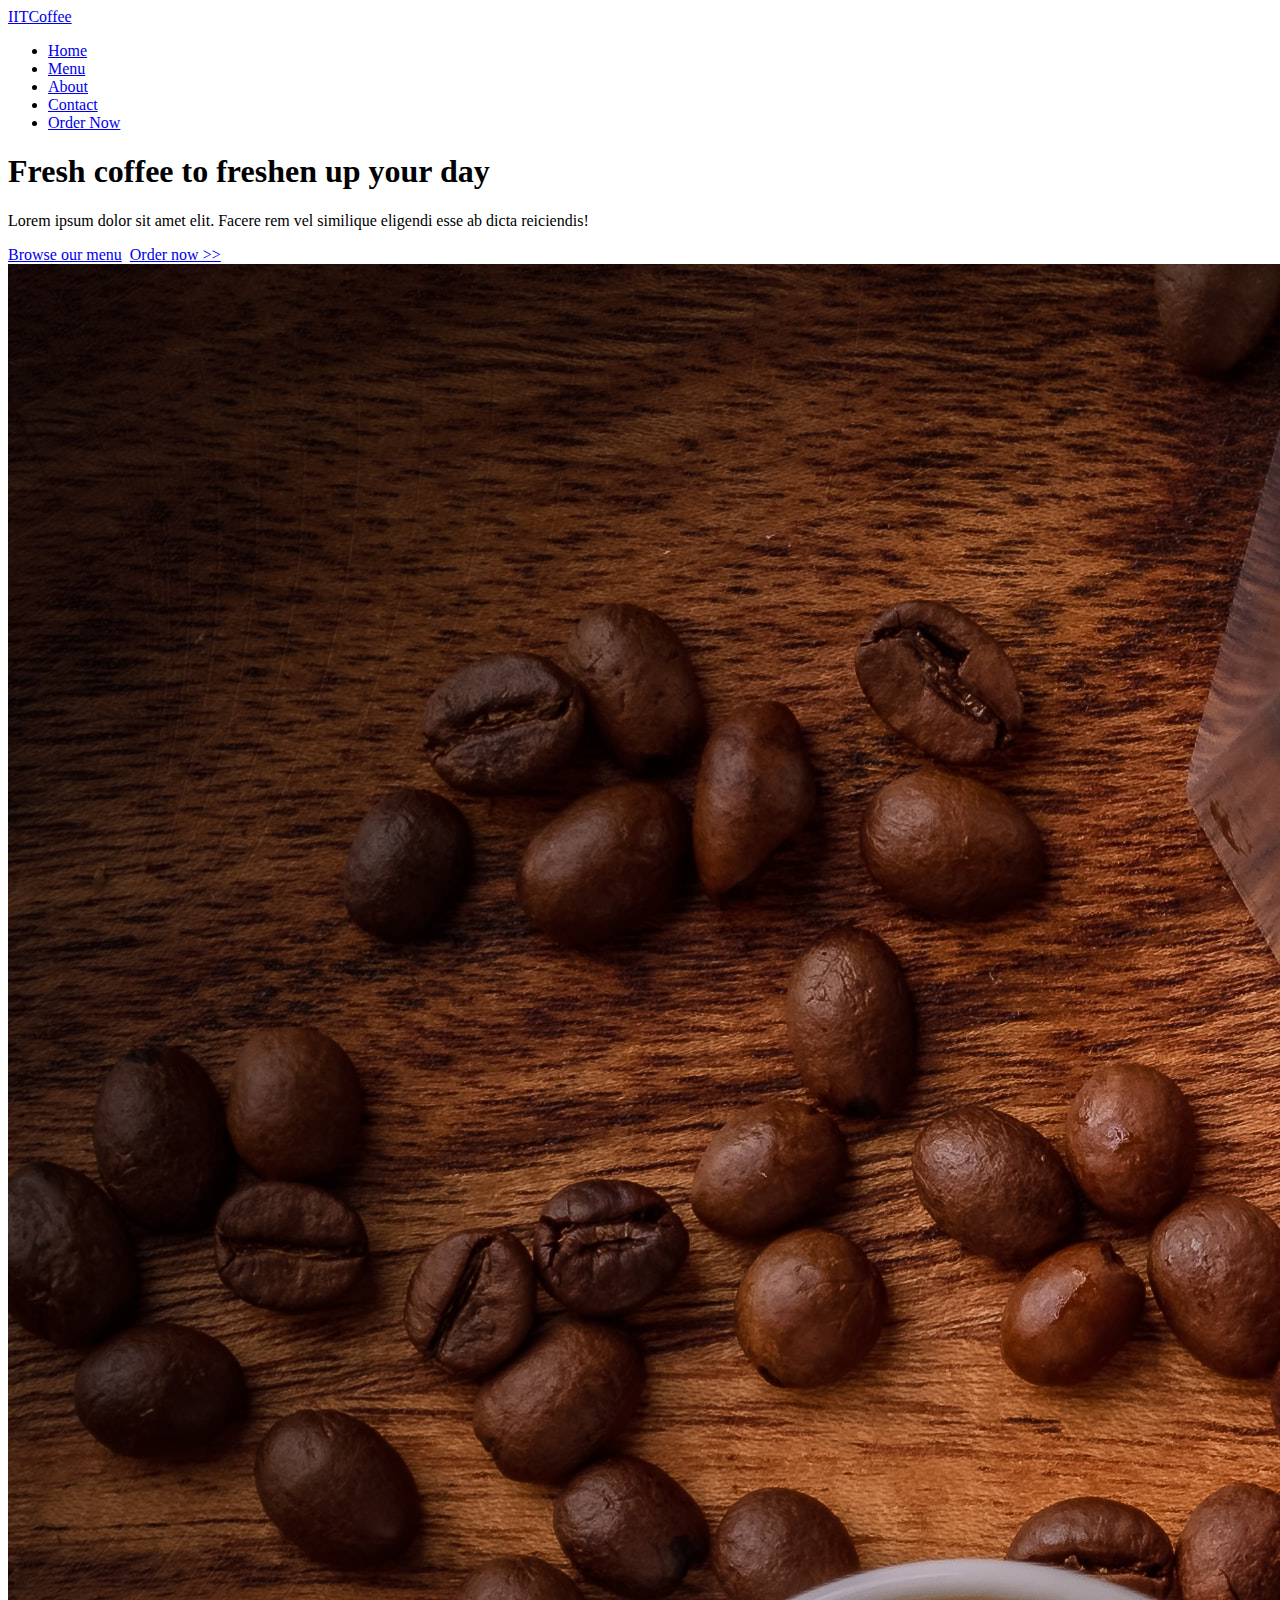
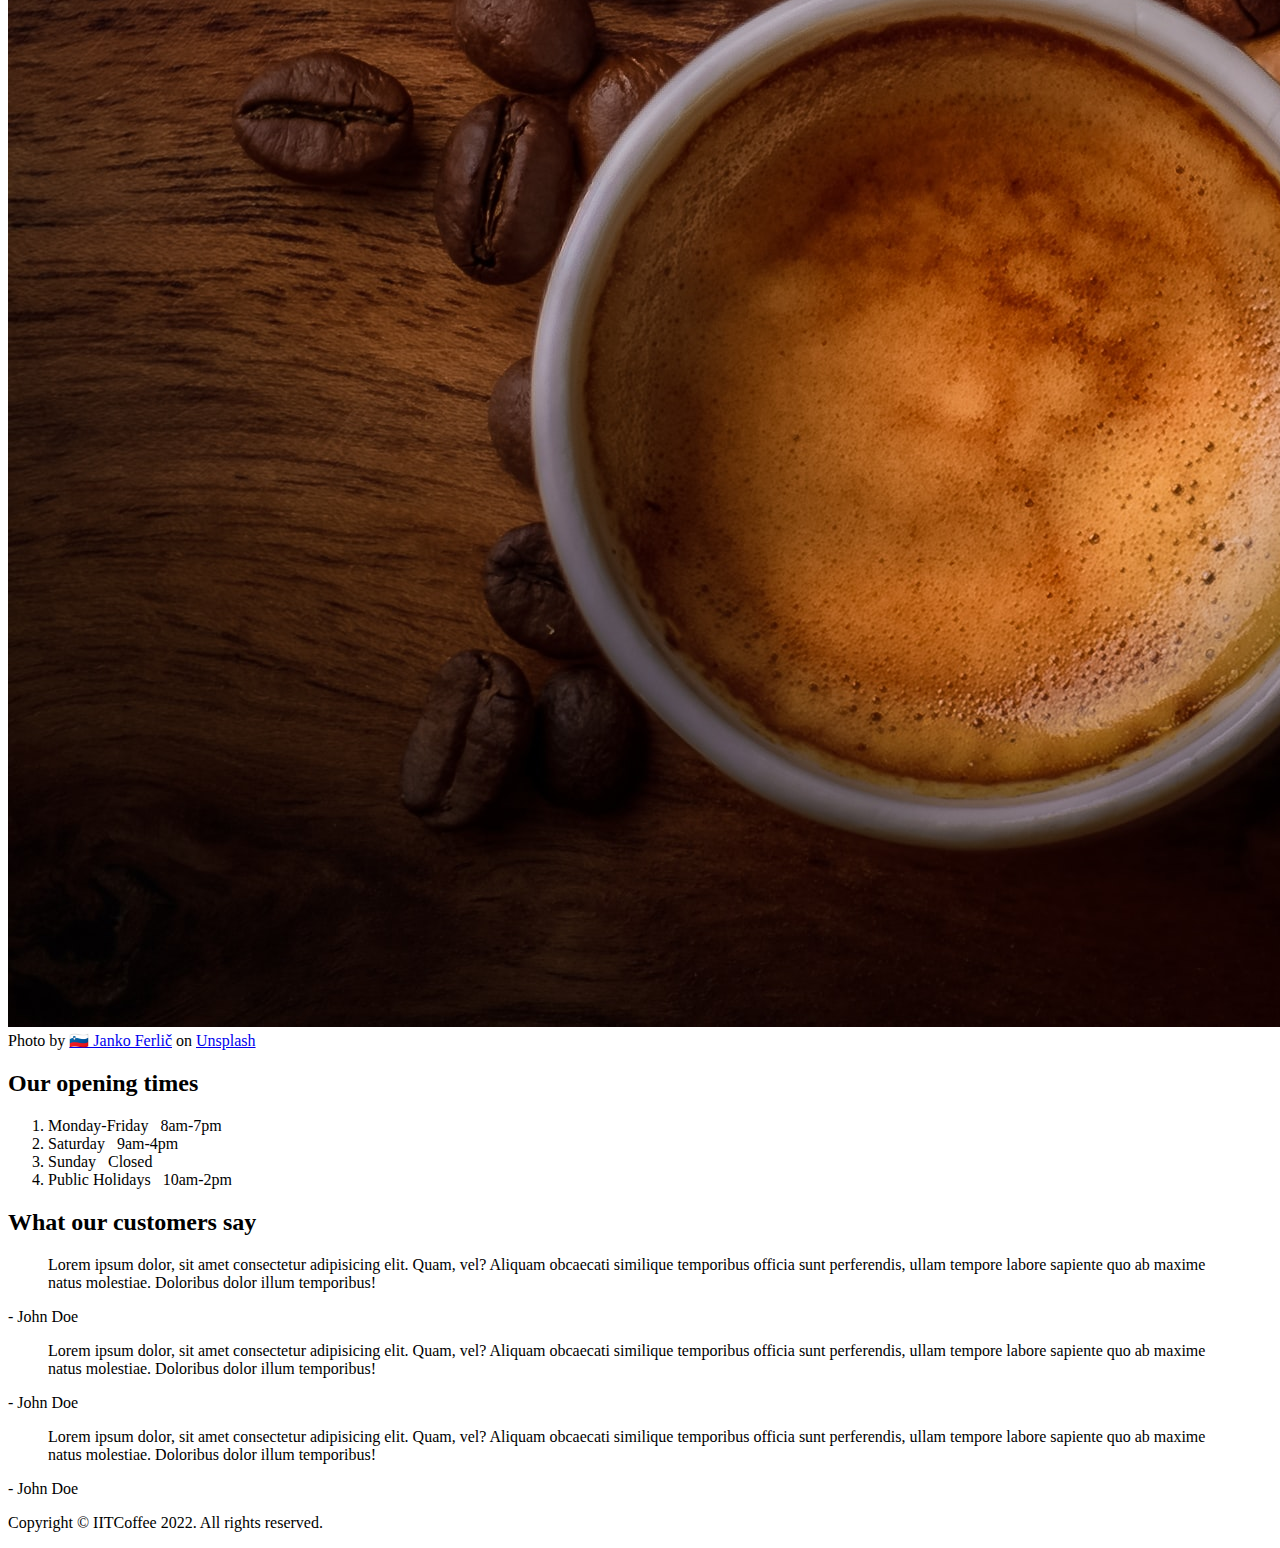
==== final/index.html @ 9d486863 "Initial commit" ====
<!DOCTYPE html>
<html lang="en">
	<head>
		<meta charset="UTF-8" />
		<meta http-equiv="X-UA-Compatible" content="IE=edge" />
		<meta name="viewport" content="width=device-width, initial-scale=1.0" />
		<title>IITCoffee | Home</title>
	</head>
	<body>
		<nav>
			<a href="index.html">IITCoffee</a>
			<ul>
				<li><a href="index.html">Home</a></li>
				<li><a href="pages/menu.html">Menu</a></li>
				<li><a href="pages/about.html">About</a></li>
				<li><a href="pages/contact.html">Contact</a></li>
				<li><a href="#">Order Now</a></li>
			</ul>
		</nav>

		<header>
			<div>
				<h1>Fresh coffee to freshen up your day</h1>
				<p>
					Lorem ipsum dolor sit amet elit. Facere rem vel similique eligendi
					esse ab dicta reiciendis!
				</p>
				<a href="#">Browse our menu</a>&nbsp;
				<a href="#">Order now >></a>
			</div>

			<div>
				<img src="images/landing.jpg" alt="Coffee" />
				Photo by
				<a
					href="https://unsplash.com/@itfeelslikefilm?utm_source=unsplash&utm_medium=referral&utm_content=creditCopyText"
					>🇸🇮 Janko Ferlič</a
				>
				on
				<a
					href="https://unsplash.com/s/photos/coffee?utm_source=unsplash&utm_medium=referral&utm_content=creditCopyText"
					>Unsplash</a
				>
			</div>
		</header>

		<main>
			<section>
				<h2>Our opening times</h2>
				<ol>
					<li>Monday-Friday&nbsp;&nbsp;&nbsp;8am-7pm</li>
					<li>Saturday&nbsp;&nbsp;&nbsp;9am-4pm</li>
					<li>Sunday&nbsp;&nbsp;&nbsp;Closed</li>
					<li>Public Holidays&nbsp;&nbsp;&nbsp;10am-2pm</li>
				</ol>
			</section>

			<section>
				<h2>What our customers say</h2>

				<div>
					<div>
						<blockquote>
							Lorem ipsum dolor, sit amet consectetur adipisicing elit. Quam,
							vel? Aliquam obcaecati similique temporibus officia sunt
							perferendis, ullam tempore labore sapiente quo ab maxime natus
							molestiae. Doloribus dolor illum temporibus!
						</blockquote>
						<p>- John Doe</p>
					</div>

					<div>
						<blockquote>
							Lorem ipsum dolor, sit amet consectetur adipisicing elit. Quam,
							vel? Aliquam obcaecati similique temporibus officia sunt
							perferendis, ullam tempore labore sapiente quo ab maxime natus
							molestiae. Doloribus dolor illum temporibus!
						</blockquote>
						<p>- John Doe</p>
					</div>

					<div>
						<blockquote>
							Lorem ipsum dolor, sit amet consectetur adipisicing elit. Quam,
							vel? Aliquam obcaecati similique temporibus officia sunt
							perferendis, ullam tempore labore sapiente quo ab maxime natus
							molestiae. Doloribus dolor illum temporibus!
						</blockquote>
						<p>- John Doe</p>
					</div>
				</div>
			</section>
		</main>

		<footer>
			<p>Copyright &copy; IITCoffee 2022. All rights reserved.</p>
		</footer>
	</body>
</html>
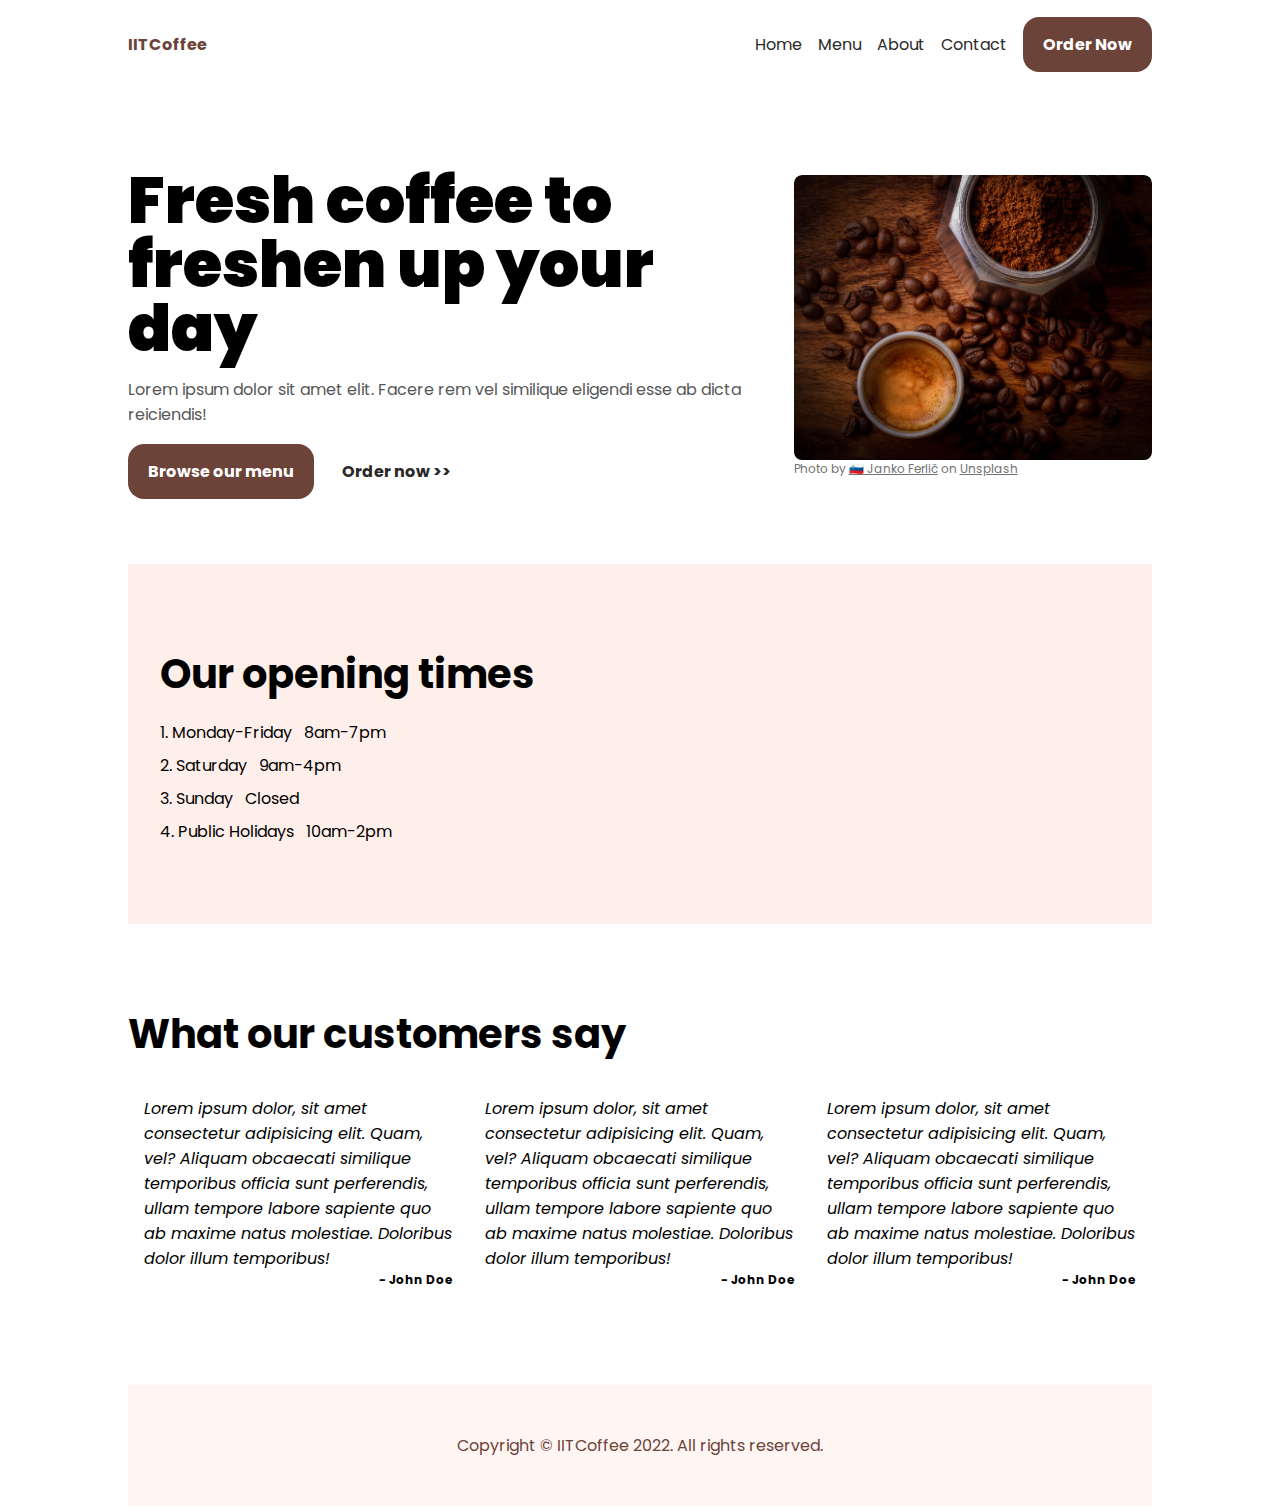
==== commit 18a61ec0: "Added styes to final" ====
--- a/final/index.html
+++ b/final/index.html
@@ -4,96 +4,120 @@
 		<meta charset="UTF-8" />
 		<meta http-equiv="X-UA-Compatible" content="IE=edge" />
 		<meta name="viewport" content="width=device-width, initial-scale=1.0" />
+		<link rel="preconnect" href="https://fonts.googleapis.com" />
+		<link rel="preconnect" href="https://fonts.gstatic.com" crossorigin />
+		<link
+			href="https://fonts.googleapis.com/css2?family=Poppins:ital,wght@0,400;0,700;0,900;1,400&display=swap"
+			rel="stylesheet"
+		/>
+		<link rel="stylesheet" href="style.css" />
 		<title>IITCoffee | Home</title>
 	</head>
+
 	<body>
-		<nav>
-			<a href="index.html">IITCoffee</a>
-			<ul>
-				<li><a href="index.html">Home</a></li>
-				<li><a href="pages/menu.html">Menu</a></li>
-				<li><a href="pages/about.html">About</a></li>
-				<li><a href="pages/contact.html">Contact</a></li>
-				<li><a href="#">Order Now</a></li>
-			</ul>
-		</nav>
+		<div class="container">
+			<nav class="navbar">
+				<a href="index.html" class="navbar__logo">IITCoffee</a>
 
-		<header>
-			<div>
-				<h1>Fresh coffee to freshen up your day</h1>
-				<p>
-					Lorem ipsum dolor sit amet elit. Facere rem vel similique eligendi
-					esse ab dicta reiciendis!
-				</p>
-				<a href="#">Browse our menu</a>&nbsp;
-				<a href="#">Order now >></a>
-			</div>
+				<ul class="navbar__nav">
+					<li class="navbar__item">
+						<a class="navbar__link" href="index.html">Home</a>
+					</li>
+					<li class="navbar__item">
+						<a class="navbar__link" href="pages/menu.html">Menu</a>
+					</li>
+					<li class="navbar__item">
+						<a class="navbar__link" href="pages/about.html">About</a>
+					</li>
+					<li class="navbar__item">
+						<a class="navbar__link" href="pages/contact.html">Contact</a>
+					</li>
+					<li class="navbar__item">
+						<a class="navbar__link btn btn--primary" href="#">Order Now</a>
+					</li>
+				</ul>
+			</nav>
 
-			<div>
-				<img src="images/landing.jpg" alt="Coffee" />
-				Photo by
-				<a
-					href="https://unsplash.com/@itfeelslikefilm?utm_source=unsplash&utm_medium=referral&utm_content=creditCopyText"
-					>🇸🇮 Janko Ferlič</a
-				>
-				on
-				<a
-					href="https://unsplash.com/s/photos/coffee?utm_source=unsplash&utm_medium=referral&utm_content=creditCopyText"
-					>Unsplash</a
-				>
-			</div>
-		</header>
+			<header class="landing">
+				<div class="landing__text">
+					<h1 class="landing__heading">Fresh coffee to freshen up your day</h1>
+					<p class="landing__sub">
+						Lorem ipsum dolor sit amet elit. Facere rem vel similique eligendi
+						esse ab dicta reiciendis!
+					</p>
 
-		<main>
-			<section>
-				<h2>Our opening times</h2>
-				<ol>
-					<li>Monday-Friday&nbsp;&nbsp;&nbsp;8am-7pm</li>
-					<li>Saturday&nbsp;&nbsp;&nbsp;9am-4pm</li>
-					<li>Sunday&nbsp;&nbsp;&nbsp;Closed</li>
-					<li>Public Holidays&nbsp;&nbsp;&nbsp;10am-2pm</li>
-				</ol>
-			</section>
+					<a href="#" class="btn btn--cta">Browse our menu</a>&nbsp;
+					<a href="#" class="btn btn--secondary">Order now >></a>
+				</div>
 
-			<section>
-				<h2>What our customers say</h2>
+				<div class="landing__image">
+					<img src="images/landing.jpg" alt="Coffee" />
+					<p class="attribution">
+						Photo by
+						<a
+							href="https://unsplash.com/@itfeelslikefilm?utm_source=unsplash&utm_medium=referral&utm_content=creditCopyText"
+							>🇸🇮 Janko Ferlič</a
+						>
+						on
+						<a
+							href="https://unsplash.com/s/photos/coffee?utm_source=unsplash&utm_medium=referral&utm_content=creditCopyText"
+							>Unsplash</a
+						>
+					</p>
+				</div>
+			</header>
 
-				<div>
-					<div>
-						<blockquote>
-							Lorem ipsum dolor, sit amet consectetur adipisicing elit. Quam,
-							vel? Aliquam obcaecati similique temporibus officia sunt
-							perferendis, ullam tempore labore sapiente quo ab maxime natus
-							molestiae. Doloribus dolor illum temporibus!
-						</blockquote>
-						<p>- John Doe</p>
+			<main>
+				<section id="opening">
+					<h2 class="section-heading">Our opening times</h2>
+					<ol class="opening-hours">
+						<li>Monday-Friday&nbsp;&nbsp;&nbsp;8am-7pm</li>
+						<li>Saturday&nbsp;&nbsp;&nbsp;9am-4pm</li>
+						<li>Sunday&nbsp;&nbsp;&nbsp;Closed</li>
+						<li>Public Holidays&nbsp;&nbsp;&nbsp;10am-2pm</li>
+					</ol>
+				</section>
+
+				<section class="testimonials">
+					<h2 class="section-heading">What our customers say</h2>
+
+					<div class="testimonial__list">
+						<div class="testimonial">
+							<blockquote class="testimonial__text">
+								Lorem ipsum dolor, sit amet consectetur adipisicing elit. Quam,
+								vel? Aliquam obcaecati similique temporibus officia sunt
+								perferendis, ullam tempore labore sapiente quo ab maxime natus
+								molestiae. Doloribus dolor illum temporibus!
+							</blockquote>
+							<p class="testimonial__author">- John Doe</p>
+						</div>
+
+						<div class="testimonial">
+							<blockquote class="testimonial__text">
+								Lorem ipsum dolor, sit amet consectetur adipisicing elit. Quam,
+								vel? Aliquam obcaecati similique temporibus officia sunt
+								perferendis, ullam tempore labore sapiente quo ab maxime natus
+								molestiae. Doloribus dolor illum temporibus!
+							</blockquote>
+							<p class="testimonial__author">- John Doe</p>
+						</div>
+
+						<div class="testimonial">
+							<blockquote class="testimonial__text">
+								Lorem ipsum dolor, sit amet consectetur adipisicing elit. Quam,
+								vel? Aliquam obcaecati similique temporibus officia sunt
+								perferendis, ullam tempore labore sapiente quo ab maxime natus
+								molestiae. Doloribus dolor illum temporibus!
+							</blockquote>
+							<p class="testimonial__author">- John Doe</p>
+						</div>
 					</div>
+				</section>
+			</main>
 
-					<div>
-						<blockquote>
-							Lorem ipsum dolor, sit amet consectetur adipisicing elit. Quam,
-							vel? Aliquam obcaecati similique temporibus officia sunt
-							perferendis, ullam tempore labore sapiente quo ab maxime natus
-							molestiae. Doloribus dolor illum temporibus!
-						</blockquote>
-						<p>- John Doe</p>
-					</div>
-
-					<div>
-						<blockquote>
-							Lorem ipsum dolor, sit amet consectetur adipisicing elit. Quam,
-							vel? Aliquam obcaecati similique temporibus officia sunt
-							perferendis, ullam tempore labore sapiente quo ab maxime natus
-							molestiae. Doloribus dolor illum temporibus!
-						</blockquote>
-						<p>- John Doe</p>
-					</div>
-				</div>
-			</section>
-		</main>
-
-		<footer>
-			<p>Copyright &copy; IITCoffee 2022. All rights reserved.</p>
-		</footer>
+			<footer>
+				<p>Copyright &copy; IITCoffee 2022. All rights reserved.</p>
+			</footer>
+		</div>
 	</body>
 </html>
--- a/final/style.css
+++ b/final/style.css
@@ -0,0 +1,165 @@
+*,
+*::before,
+*::after {
+	margin: 0;
+	padding: 0;
+	box-sizing: border-box;
+}
+
+html {
+	font-size: 16px;
+}
+
+body {
+	font-family: 'Poppins', sans-serif;
+}
+
+.container {
+	width: 80%;
+	max-width: 1024px;
+	margin: 0 auto;
+}
+
+.navbar {
+	display: flex;
+	padding-top: 1.5rem;
+	padding-bottom: 1.5rem;
+	justify-content: space-between;
+}
+
+.navbar__logo {
+	padding: 0.5rem;
+	padding-left: 0;
+	font-weight: bold;
+	color: #6c4338;
+}
+
+.navbar__logo,
+.navbar__link {
+	text-decoration: none;
+}
+
+.navbar__nav {
+	display: flex;
+	list-style-type: none;
+}
+
+.navbar__item {
+	padding: 0.5rem;
+}
+
+.navbar__item:last-of-type {
+	padding-right: 0;
+}
+
+.navbar__link {
+	color: #292929;
+}
+
+.landing {
+	padding-top: 5rem;
+	padding-bottom: 5rem;
+	display: flex;
+	justify-content: space-between;
+	align-items: center;
+}
+
+.landing__text {
+	width: 60%;
+	margin-right: 1rem;
+}
+
+.landing__heading {
+	font-size: 4rem;
+	line-height: 4rem;
+	margin-bottom: 1rem;
+	font-weight: 900;
+}
+
+.landing__sub {
+	margin-bottom: 2rem;
+	color: #575757;
+}
+
+.btn {
+	text-decoration: none;
+	padding: 1rem 1.25rem;
+	font-weight: bold;
+	color: #292929;
+}
+
+.btn--cta,
+.btn--primary {
+	background-color: #6c4338;
+	color: #fff;
+	border-radius: 1rem;
+}
+
+.landing__image {
+	width: 35%;
+	border-radius: 0.5rem;
+	overflow: hidden;
+}
+
+.landing__image > img {
+	border-radius: 0.5rem;
+	display: block;
+	width: 100%;
+}
+
+.attribution,
+.attribution > a {
+	font-size: 0.75rem;
+	color: #737373;
+}
+
+.section-heading {
+	font-size: 2.5rem;
+	margin-bottom: 1rem;
+}
+
+#opening {
+	padding: 5rem 2rem;
+	background-color: #ffefeb;
+}
+
+.opening-hours {
+	list-style-position: inside;
+}
+
+.opening-hours > li:not(:last-of-type) {
+	margin-bottom: 0.5rem;
+}
+
+.testimonials {
+	padding-top: 5rem;
+	padding-bottom: 5rem;
+}
+
+.testimonial__list {
+	display: flex;
+}
+
+.testimonial {
+	padding: 1rem;
+}
+
+.testimonial__text {
+	font-style: italic;
+}
+
+.testimonial__author {
+	font-size: 0.75rem;
+	font-weight: bold;
+	text-align: right;
+}
+
+footer {
+	padding: 3rem 0;
+	background-color: #fff6f4;
+}
+
+footer p {
+	text-align: center;
+	color: #6c4338;
+}
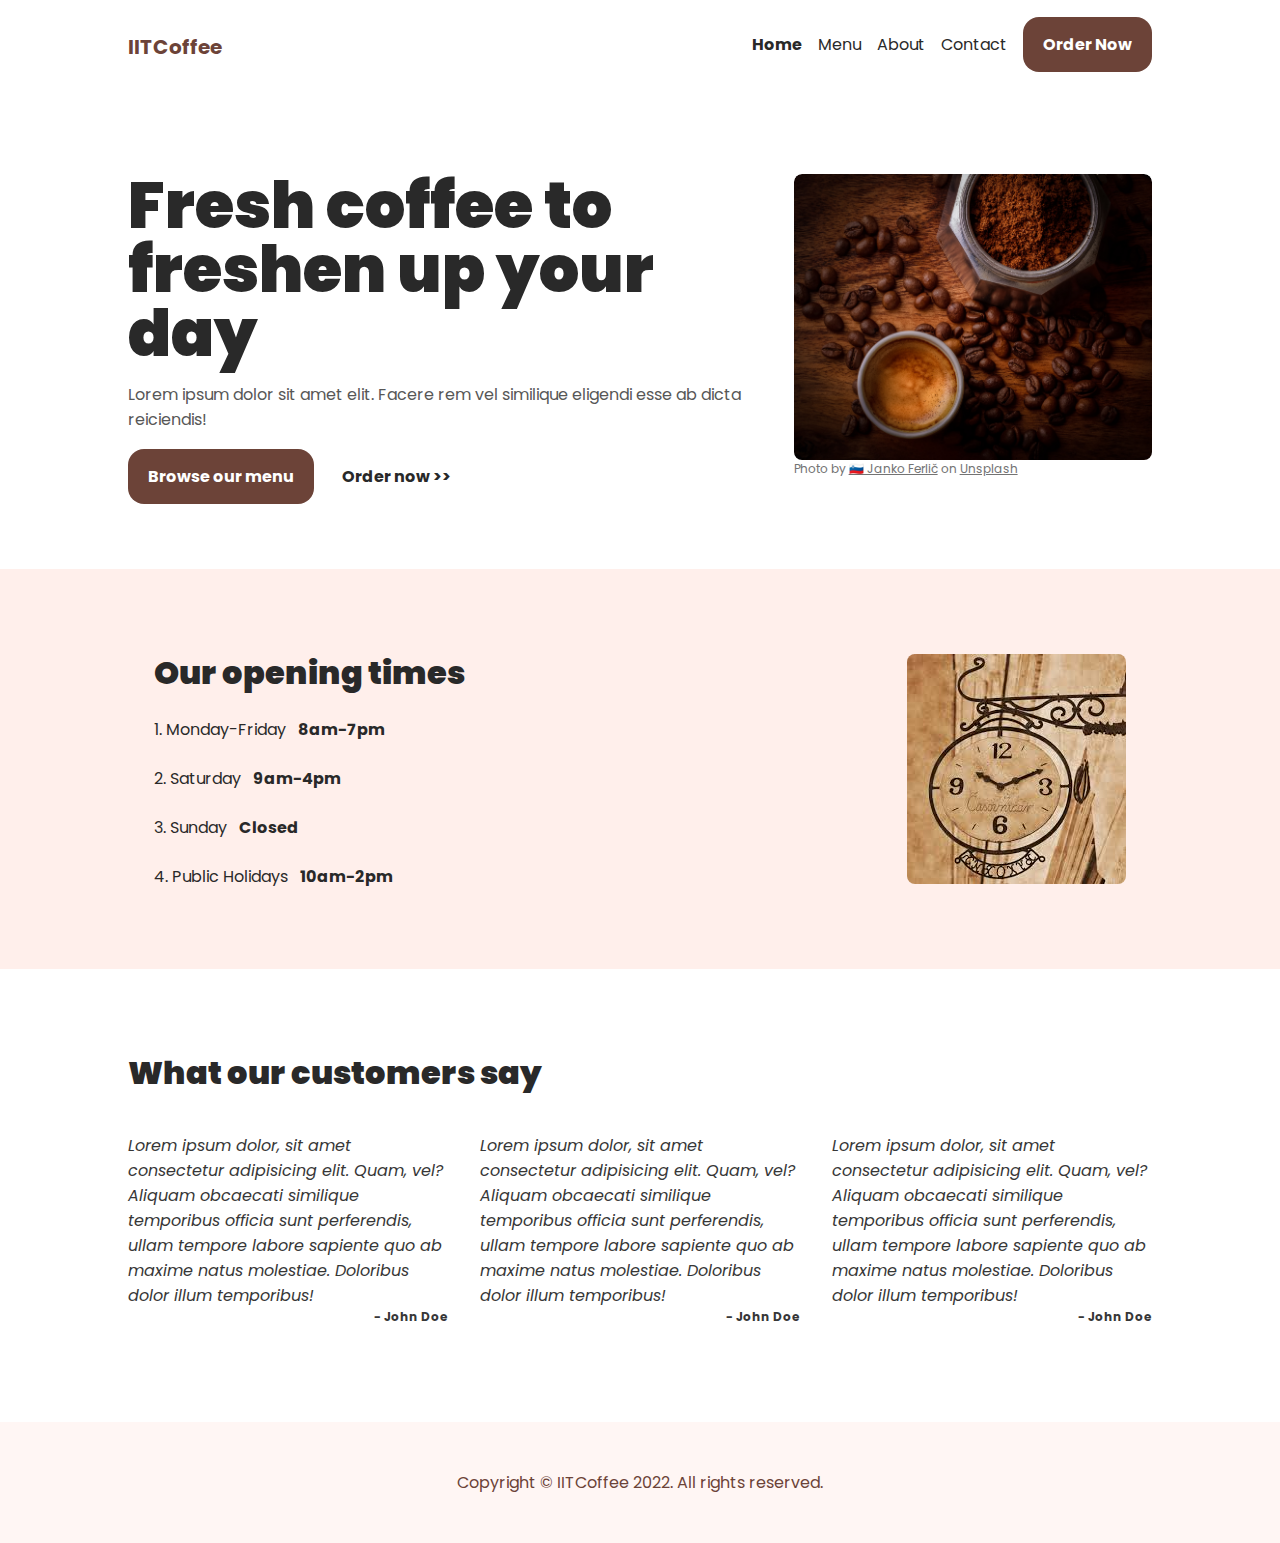
==== commit 059d6ab9: "Styled final" ====
--- a/final/index.html
+++ b/final/index.html
@@ -11,17 +11,104 @@
 			rel="stylesheet"
 		/>
 		<link rel="stylesheet" href="style.css" />
+
+		<style>
+			.landing {
+				padding-top: 5rem;
+				padding-bottom: 5rem;
+				display: flex;
+				justify-content: space-between;
+				align-items: center;
+			}
+
+			.landing__text {
+				width: 60%;
+				margin-right: 1rem;
+			}
+
+			.landing__heading {
+				font-size: 4rem;
+				line-height: 4rem;
+				margin-bottom: 1rem;
+				font-weight: 900;
+			}
+
+			.landing__sub {
+				margin-bottom: 2rem;
+				color: #575757;
+			}
+
+			.landing__image {
+				width: 35%;
+				border-radius: 0.5rem;
+				overflow: hidden;
+			}
+
+			.landing__image > img {
+				border-radius: 0.5rem;
+				display: block;
+				width: 100%;
+			}
+
+			#opening {
+				padding: 5rem 2rem;
+				background-color: #ffefeb;
+			}
+
+			.opening-hours {
+				list-style-position: inside;
+			}
+
+			.opening-hours > li:not(:last-of-type) {
+				margin-bottom: 1.5rem;
+			}
+
+			.testimonials {
+				padding-top: 5rem;
+				padding-bottom: 5rem;
+			}
+
+			.testimonial__list {
+				display: flex;
+			}
+
+			.testimonial {
+				padding: 1rem;
+				color: #373737;
+			}
+
+			.testimonial:first-of-type {
+				padding-left: 0;
+			}
+
+			.testimonial:last-of-type {
+				padding-right: 0;
+			}
+
+			.testimonial__text {
+				font-style: italic;
+			}
+
+			.testimonial__author {
+				font-size: 0.75rem;
+				font-weight: bold;
+				text-align: right;
+			}
+		</style>
+
 		<title>IITCoffee | Home</title>
 	</head>
 
 	<body>
-		<div class="container">
-			<nav class="navbar">
+		<nav class="navbar">
+			<div class="container container--flex">
 				<a href="index.html" class="navbar__logo">IITCoffee</a>
 
 				<ul class="navbar__nav">
 					<li class="navbar__item">
-						<a class="navbar__link" href="index.html">Home</a>
+						<a class="navbar__link navbar__link--active" href="index.html"
+							>Home</a
+						>
 					</li>
 					<li class="navbar__item">
 						<a class="navbar__link" href="pages/menu.html">Menu</a>
@@ -36,9 +123,11 @@
 						<a class="navbar__link btn btn--primary" href="#">Order Now</a>
 					</li>
 				</ul>
-			</nav>
-
-			<header class="landing">
+			</div>
+		</nav>
+
+		<header class="landing">
+			<div class="container container--flex">
 				<div class="landing__text">
 					<h1 class="landing__heading">Fresh coffee to freshen up your day</h1>
 					<p class="landing__sub">
@@ -46,7 +135,8 @@
 						esse ab dicta reiciendis!
 					</p>
 
-					<a href="#" class="btn btn--cta">Browse our menu</a>&nbsp;
+					<a href="pages/menu.html" class="btn btn--cta">Browse our menu</a
+					>&nbsp;
 					<a href="#" class="btn btn--secondary">Order now >></a>
 				</div>
 
@@ -65,20 +155,36 @@
 						>
 					</p>
 				</div>
-			</header>
-
-			<main>
-				<section id="opening">
-					<h2 class="section-heading">Our opening times</h2>
-					<ol class="opening-hours">
-						<li>Monday-Friday&nbsp;&nbsp;&nbsp;8am-7pm</li>
-						<li>Saturday&nbsp;&nbsp;&nbsp;9am-4pm</li>
-						<li>Sunday&nbsp;&nbsp;&nbsp;Closed</li>
-						<li>Public Holidays&nbsp;&nbsp;&nbsp;10am-2pm</li>
-					</ol>
-				</section>
-
-				<section class="testimonials">
+			</div>
+		</header>
+
+		<main>
+			<section id="opening">
+				<div class="container container--flex" style="align-items: center">
+					<div>
+						<h2 class="section-heading">Our opening times</h2>
+						<ol class="opening-hours">
+							<li>Monday-Friday&nbsp;&nbsp;&nbsp;<strong>8am-7pm</strong></li>
+							<li>Saturday&nbsp;&nbsp;&nbsp;<strong>9am-4pm</strong></li>
+							<li>Sunday&nbsp;&nbsp;&nbsp;<strong>Closed</strong></li>
+							<li>
+								Public Holidays&nbsp;&nbsp;&nbsp;<strong>10am-2pm</strong>
+							</li>
+						</ol>
+					</div>
+
+					<div>
+						<img
+							src="images/opening.jpg"
+							alt="Clock"
+							style="border-radius: 0.5rem"
+						/>
+					</div>
+				</div>
+			</section>
+
+			<section class="testimonials">
+				<div class="container">
 					<h2 class="section-heading">What our customers say</h2>
 
 					<div class="testimonial__list">
@@ -112,12 +218,14 @@
 							<p class="testimonial__author">- John Doe</p>
 						</div>
 					</div>
-				</section>
-			</main>
-
-			<footer>
+				</div>
+			</section>
+		</main>
+
+		<footer>
+			<div class="container">
 				<p>Copyright &copy; IITCoffee 2022. All rights reserved.</p>
-			</footer>
-		</div>
+			</div>
+		</footer>
 	</body>
 </html>
--- a/final/style.css
+++ b/final/style.css
@@ -12,6 +12,12 @@
 
 body {
 	font-family: 'Poppins', sans-serif;
+	color: #292929;
+	height: 100vh;
+}
+
+main {
+	min-height: 75vh;
 }
 
 .container {
@@ -20,18 +26,21 @@
 	margin: 0 auto;
 }
 
-.navbar {
+.container--flex {
 	display: flex;
-	padding-top: 1.5rem;
-	padding-bottom: 1.5rem;
 	justify-content: space-between;
 }
 
+.navbar {
+	padding-top: 1.5rem;
+	padding-bottom: 1.5rem;
+}
+
 .navbar__logo {
-	padding: 0.5rem;
-	padding-left: 0;
+	padding: 0.5rem 0;
 	font-weight: bold;
 	color: #6c4338;
+	font-size: 1.25rem;
 }
 
 .navbar__logo,
@@ -56,29 +65,8 @@
 	color: #292929;
 }
 
-.landing {
-	padding-top: 5rem;
-	padding-bottom: 5rem;
-	display: flex;
-	justify-content: space-between;
-	align-items: center;
-}
-
-.landing__text {
-	width: 60%;
-	margin-right: 1rem;
-}
-
-.landing__heading {
-	font-size: 4rem;
-	line-height: 4rem;
-	margin-bottom: 1rem;
-	font-weight: 900;
-}
-
-.landing__sub {
-	margin-bottom: 2rem;
-	color: #575757;
+.navbar__link--active {
+	font-weight: bold;
 }
 
 .btn {
@@ -95,14 +83,7 @@
 	border-radius: 1rem;
 }
 
-.landing__image {
-	width: 35%;
-	border-radius: 0.5rem;
-	overflow: hidden;
-}
-
-.landing__image > img {
-	border-radius: 0.5rem;
+img {
 	display: block;
 	width: 100%;
 }
@@ -114,44 +95,14 @@
 }
 
 .section-heading {
-	font-size: 2.5rem;
-	margin-bottom: 1rem;
+	font-size: 2rem;
+	margin-bottom: 1.25rem;
+	font-weight: 900;
 }
 
-#opening {
-	padding: 5rem 2rem;
-	background-color: #ffefeb;
-}
-
-.opening-hours {
-	list-style-position: inside;
-}
-
-.opening-hours > li:not(:last-of-type) {
+.side-heading {
+	font-size: 1.5rem;
 	margin-bottom: 0.5rem;
-}
-
-.testimonials {
-	padding-top: 5rem;
-	padding-bottom: 5rem;
-}
-
-.testimonial__list {
-	display: flex;
-}
-
-.testimonial {
-	padding: 1rem;
-}
-
-.testimonial__text {
-	font-style: italic;
-}
-
-.testimonial__author {
-	font-size: 0.75rem;
-	font-weight: bold;
-	text-align: right;
 }
 
 footer {
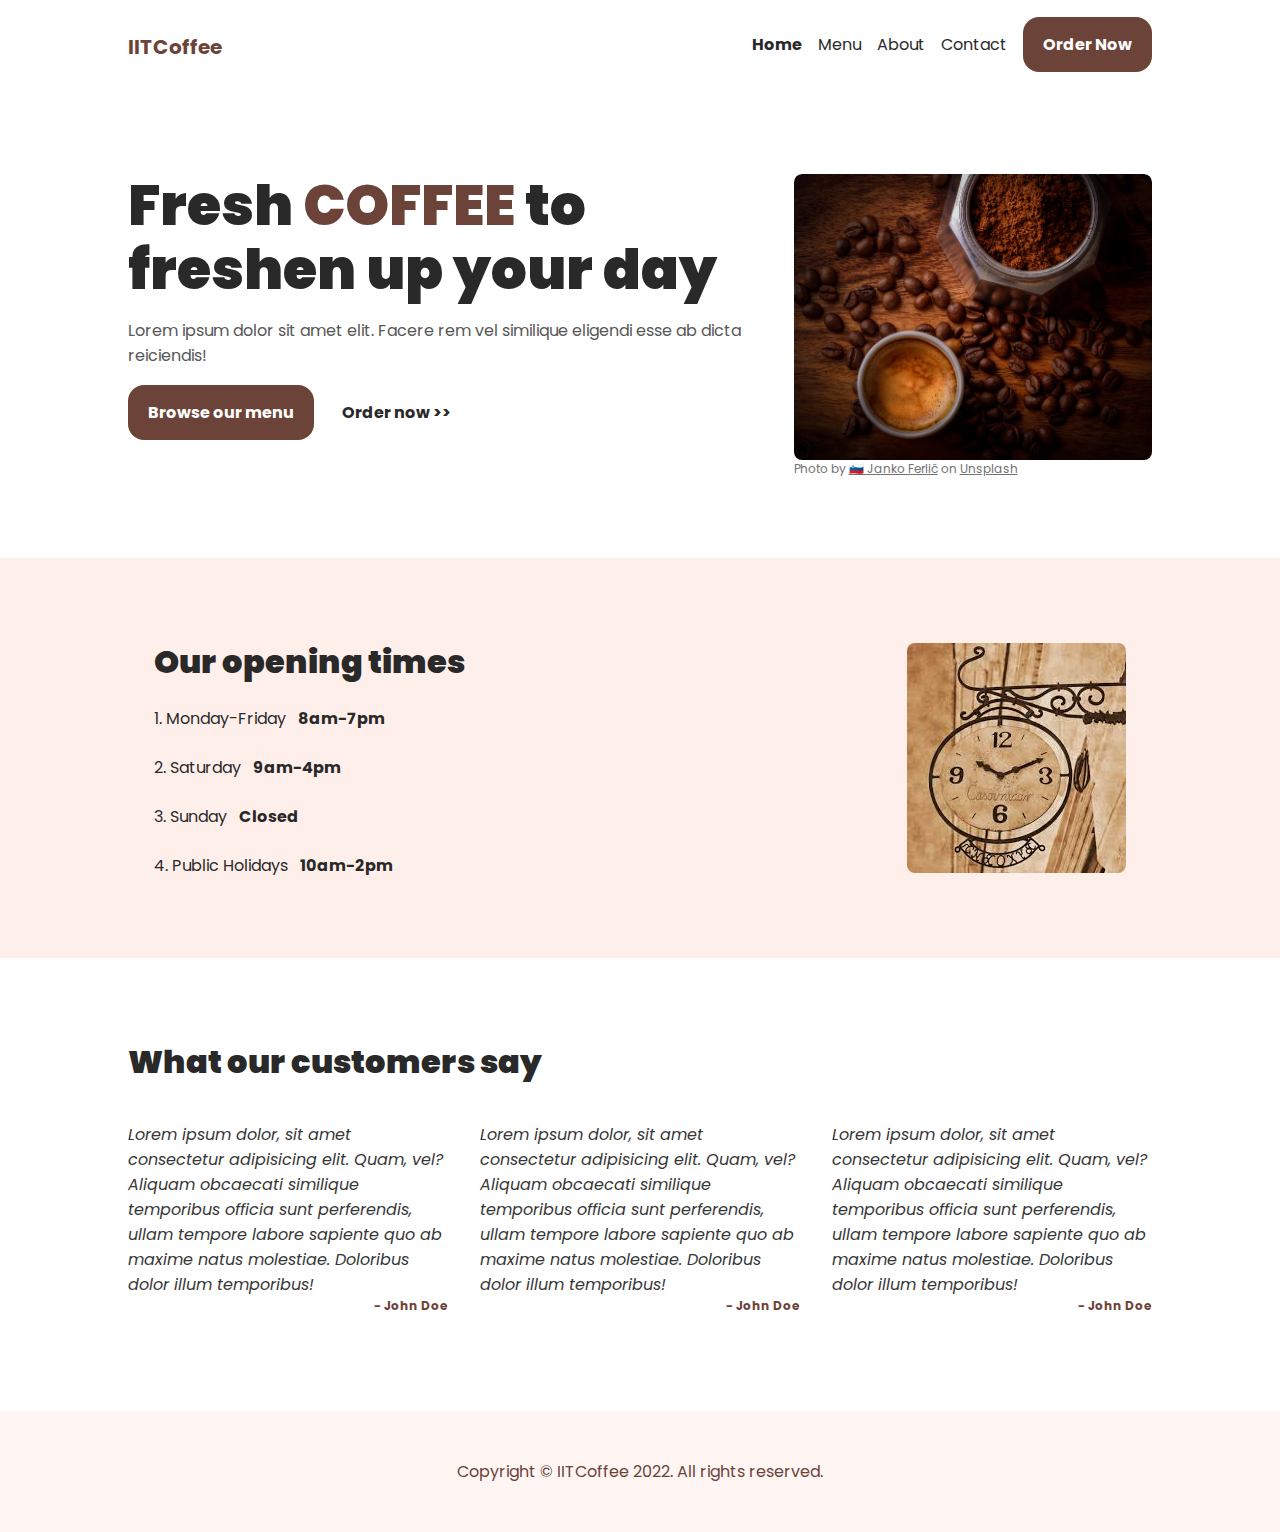
==== commit acbc5678: "Minor updates to styles" ====
--- a/final/index.html
+++ b/final/index.html
@@ -27,7 +27,7 @@
 			}
 
 			.landing__heading {
-				font-size: 4rem;
+				font-size: 3.5rem;
 				line-height: 4rem;
 				margin-bottom: 1rem;
 				font-weight: 900;
@@ -93,6 +93,7 @@
 				font-size: 0.75rem;
 				font-weight: bold;
 				text-align: right;
+				color: #6c4338;
 			}
 		</style>
 
@@ -129,7 +130,13 @@
 		<header class="landing">
 			<div class="container container--flex">
 				<div class="landing__text">
-					<h1 class="landing__heading">Fresh coffee to freshen up your day</h1>
+					<h1 class="landing__heading">
+						Fresh
+						<span style="text-transform: uppercase; color: #6c4338"
+							>coffee</span
+						>
+						to freshen up your day
+					</h1>
 					<p class="landing__sub">
 						Lorem ipsum dolor sit amet elit. Facere rem vel similique eligendi
 						esse ab dicta reiciendis!
